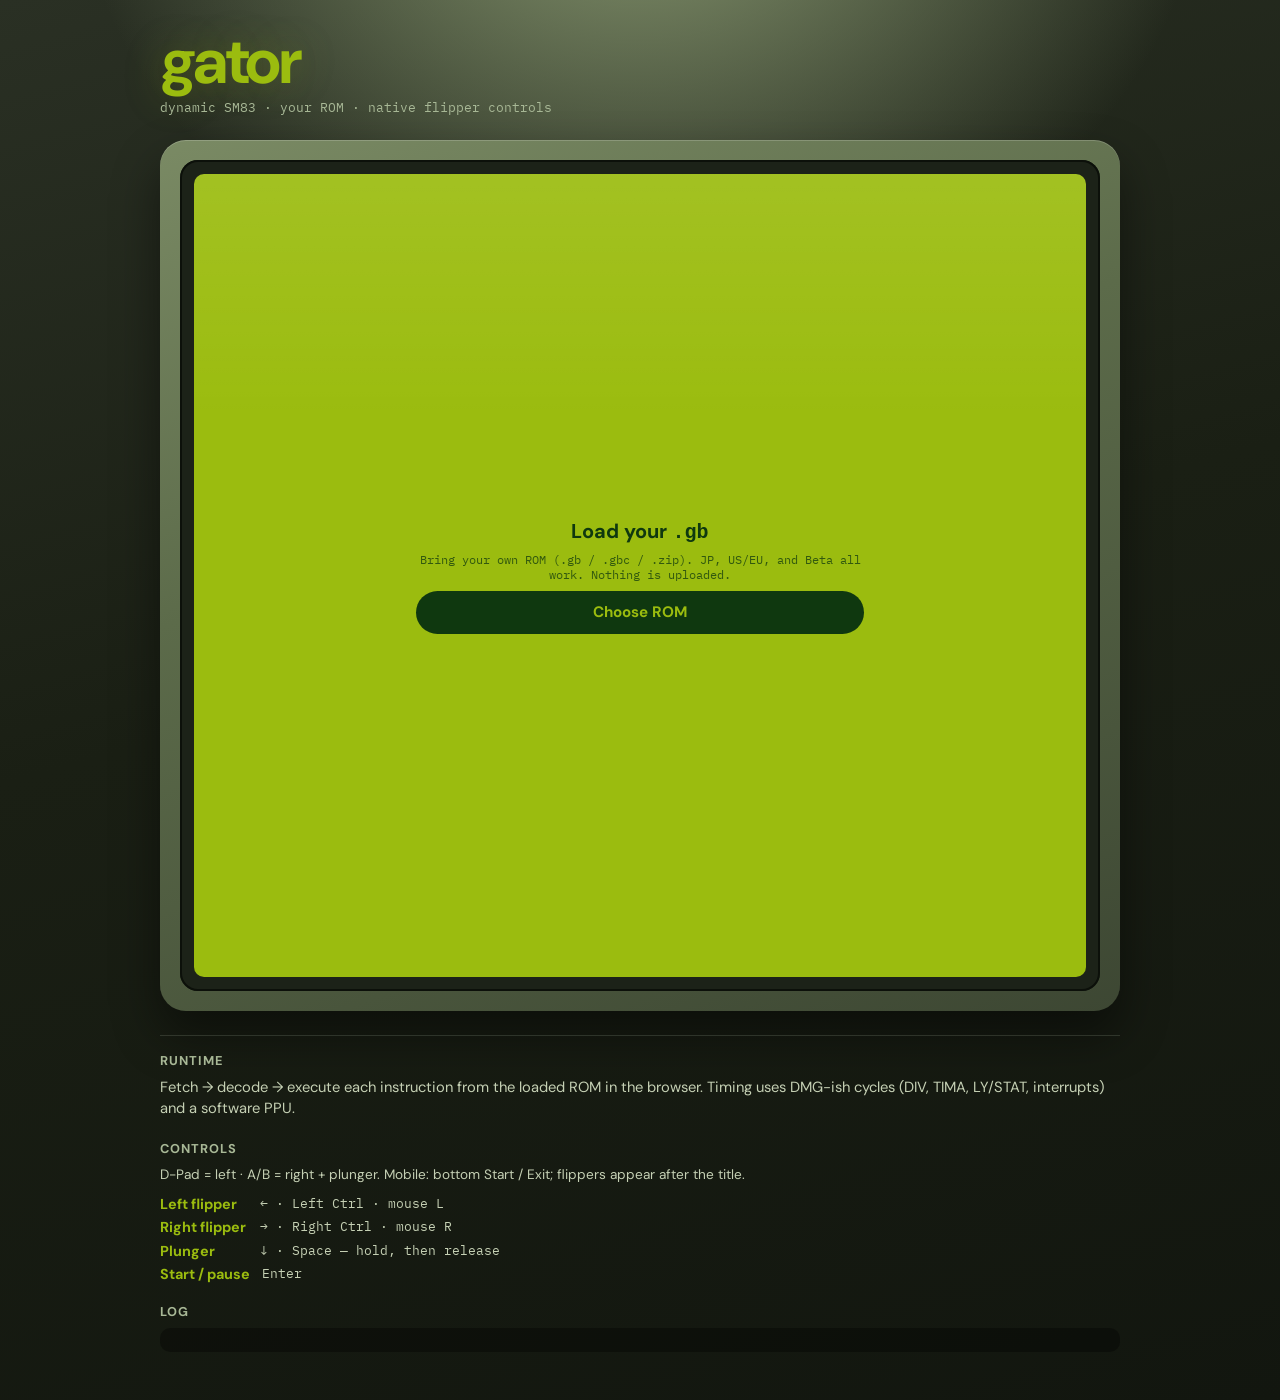
==== player/index.html @ a1d394c1 "Add visible mobile Start/Exit dock and context flipper controls. Replace the invisible fullscreen hi" ====
<!DOCTYPE html>
<html lang="en">
<head>
  <meta charset="utf-8" />
  <meta name="viewport" content="width=device-width, initial-scale=1, viewport-fit=cover, maximum-scale=1, user-scalable=no" />
  <meta name="apple-mobile-web-app-capable" content="yes" />
  <meta name="mobile-web-app-capable" content="yes" />
  <meta name="apple-mobile-web-app-status-bar-style" content="black-translucent" />
  <meta name="theme-color" content="#12160f" />
  <title>gator — native pinball runtime</title>
  <link rel="preconnect" href="https://fonts.googleapis.com" />
  <link rel="preconnect" href="https://fonts.gstatic.com" crossorigin />
  <link href="https://fonts.googleapis.com/css2?family=DM+Sans:opsz,wght@9..40,500;9..40,700&family=IBM+Plex+Mono:wght@400;600&display=swap" rel="stylesheet" />
  <link rel="stylesheet" href="styles.css" />
</head>
<body>
  <div class="shell">
    <header class="brand">
      <p class="brand-mark">gator</p>
      <p class="brand-sub">dynamic SM83 · your ROM · native flipper controls</p>
    </header>

    <main class="stage">
      <div id="boot" class="boot">
        <div class="lcd-bezel">
          <div class="lcd-glass">
            <p class="lcd-hint">Load your <code>.gb</code></p>
            <p class="lcd-or">Bring your own ROM (.gb / .gbc / .zip). JP, US/EU, and Beta all work. Nothing is uploaded.</p>
            <label class="file-btn">
              Choose ROM
              <input id="file" type="file" accept=".gb,.gbc,.zip,application/zip,application/octet-stream" />
            </label>
            <div id="quick" class="quick" hidden>
              <p class="quick-label">Local <code>roms/</code></p>
              <div id="quick-buttons" class="quick-buttons"></div>
            </div>
          </div>
        </div>
      </div>

      <div id="app" class="app" hidden>
        <div class="play-frame">
          <div class="lcd-bezel playing">
            <canvas id="screen" width="160" height="144" aria-label="Game screen"></canvas>
          </div>
          <!-- Mobile: visible bottom dock. Title = Start+Exit; table = flippers too. -->
          <nav id="touch-pad" class="touch-pad" aria-label="Touch controls" hidden>
            <div class="touch-play" data-group="play">
              <button type="button" class="pad-btn" data-side="left">Left</button>
              <button type="button" class="pad-btn pad-plunger" data-side="plunger">Hold · release</button>
              <button type="button" class="pad-btn" data-side="right">Right</button>
            </div>
            <div class="touch-meta">
              <button type="button" class="pad-btn pad-start" data-side="start">Start</button>
              <button type="button" class="pad-btn pad-exit" id="touch-eject">Exit</button>
            </div>
          </nav>
        </div>
        <div class="toolbar desk-only">
          <p id="status" class="rom-name"></p>
          <div class="toolbar-actions">
            <button type="button" id="mode-menu" class="ghost">Half speed</button>
            <button type="button" id="mode-play" class="ghost">Double speed</button>
            <button type="button" id="eject" class="eject">Eject</button>
          </div>
        </div>
      </div>
    </main>

    <aside class="panel desk-only">
      <section>
        <h2>Runtime</h2>
        <p class="body">
          Fetch → decode → execute each instruction from the loaded ROM in the browser.
          Timing uses DMG-ish cycles (DIV, TIMA, LY/STAT, interrupts) and a software PPU.
        </p>
      </section>
      <section>
        <h2>Controls</h2>
        <p class="body tight">D-Pad = left · A/B = right + plunger. Mobile: bottom Start / Exit; flippers appear after the title.</p>
        <dl>
          <div><dt>Left flipper</dt><dd>← · Left Ctrl · mouse L</dd></div>
          <div><dt>Right flipper</dt><dd>→ · Right Ctrl · mouse R</dd></div>
          <div><dt>Plunger</dt><dd>↓ · Space — hold, then release</dd></div>
          <div><dt>Start / pause</dt><dd>Enter</dd></div>
        </dl>
      </section>
      <section>
        <h2>Log</h2>
        <pre id="log" class="log"></pre>
      </section>
    </aside>
  </div>

  <script type="module" src="main.js"></script>
</body>
</html>
---- player/styles.css ----
:root {
  --shell: #5c6b4a;
  --shell-dark: #3d4733;
  --shell-light: #7a8a64;
  --lcd-bg: #9bbc0f;
  --lcd-pixel: #0f380f;
  --lcd-mid: #306230;
  --ink: #1a1f14;
  --cream: #d8e0c8;
  --warn: #b44a1a;
  --radius: 18px;
  --font-display: "DM Sans", system-ui, sans-serif;
  --font-mono: "IBM Plex Mono", ui-monospace, monospace;
}

*,
*::before,
*::after {
  box-sizing: border-box;
}

html,
body {
  margin: 0;
  min-height: 100%;
  overflow-x: hidden;
  overflow-y: auto; /* keep scrollbar when the shell is taller than the viewport */
}

body {
  font-family: var(--font-display);
  color: var(--cream);
  background:
    radial-gradient(ellipse 80% 60% at 50% -10%, #8a9a72 0%, transparent 55%),
    linear-gradient(165deg, #2a3024 0%, #1a1f14 45%, #12160f 100%);
  min-height: 100vh;
}

.shell {
  width: min(960px, calc(100% - 2rem));
  margin: 0 auto;
  padding: 2rem 0 3rem;
  display: grid;
  gap: 1.5rem;
}

.brand-mark {
  margin: 0;
  font-size: clamp(2.5rem, 8vw, 4rem);
  font-weight: 700;
  letter-spacing: -0.04em;
  line-height: 0.95;
  color: var(--lcd-bg);
  text-shadow: 0 0 40px rgba(155, 188, 15, 0.25);
}

.brand-sub {
  margin: 0.4rem 0 0;
  font-family: var(--font-mono);
  font-size: 0.8rem;
  color: #a8b896;
}

.stage {
  background: linear-gradient(160deg, var(--shell-light), var(--shell) 40%, var(--shell-dark));
  border-radius: calc(var(--radius) + 8px);
  padding: 1.25rem;
  box-shadow:
    inset 0 1px 0 rgba(255, 255, 255, 0.18),
    0 24px 48px rgba(0, 0, 0, 0.45);
}

.lcd-bezel {
  background: #1c2218;
  border-radius: var(--radius);
  padding: 0.85rem;
  box-shadow: inset 0 0 0 2px #0c100a;
}

.lcd-glass {
  aspect-ratio: 10 / 9;
  background:
    linear-gradient(180deg, rgba(255, 255, 255, 0.08), transparent 30%),
    var(--lcd-bg);
  color: var(--lcd-pixel);
  border-radius: 10px;
  display: grid;
  place-content: center;
  gap: 0.55rem;
  text-align: center;
  padding: 1.5rem;
}

.lcd-hint {
  margin: 0;
  font-size: 1.25rem;
  font-weight: 700;
}

.lcd-or {
  margin: 0;
  font-family: var(--font-mono);
  font-size: 0.72rem;
  opacity: 0.75;
  max-width: 28rem;
  justify-self: center;
}

.file-btn {
  display: inline-block;
  cursor: pointer;
  background: var(--lcd-pixel);
  color: var(--lcd-bg);
  font-weight: 700;
  font-size: 0.95rem;
  padding: 0.7rem 1.25rem;
  border-radius: 999px;
}

.file-btn input {
  position: absolute;
  width: 1px;
  height: 1px;
  overflow: hidden;
  clip: rect(0 0 0 0);
}

.quick {
  margin-top: 0.75rem;
}

.quick-label {
  margin: 0 0 0.5rem;
  font-family: var(--font-mono);
  font-size: 0.7rem;
}

.quick-buttons {
  display: flex;
  flex-wrap: wrap;
  gap: 0.4rem;
  justify-content: center;
}

.quick-buttons button {
  font-family: var(--font-mono);
  font-size: 0.72rem;
  font-weight: 600;
  padding: 0.45rem 0.7rem;
  border-radius: 8px;
  border: 1px solid var(--lcd-mid);
  background: rgba(15, 56, 15, 0.12);
  color: var(--lcd-pixel);
  cursor: pointer;
}

.playing {
  padding: 0.5rem;
}

#screen {
  display: block;
  width: 100%;
  height: auto;
  image-rendering: pixelated;
  image-rendering: crisp-edges;
  background: #0f380f;
  border-radius: 8px;
  touch-action: none;
  user-select: none;
}

.play-frame {
  position: relative;
}

.touch-pad {
  display: none;
}

.panel .body.tight {
  margin-bottom: 0.65rem;
  font-size: 0.85rem;
}

.toolbar {
  display: flex;
  align-items: center;
  justify-content: space-between;
  gap: 1rem;
  margin-top: 0.85rem;
  flex-wrap: wrap;
}

.rom-name {
  margin: 0;
  font-family: var(--font-mono);
  font-size: 0.75rem;
  color: #eef5e0;
}

.toolbar-actions {
  display: flex;
  gap: 0.4rem;
}

.ghost,
.eject {
  font-family: var(--font-display);
  font-weight: 700;
  font-size: 0.8rem;
  padding: 0.5rem 0.85rem;
  border-radius: 999px;
  border: none;
  cursor: pointer;
}

.ghost {
  background: rgba(26, 31, 20, 0.45);
  color: var(--cream);
}

.eject {
  background: var(--ink);
  color: var(--cream);
}

.eject:hover {
  background: var(--warn);
  color: #fff;
}

.panel {
  display: grid;
  gap: 1.25rem;
  border-top: 1px solid rgba(216, 224, 200, 0.15);
  padding-top: 1rem;
}

.panel h2 {
  margin: 0 0 0.5rem;
  font-size: 0.8rem;
  letter-spacing: 0.08em;
  text-transform: uppercase;
  color: #a8b896;
}

.panel .body {
  margin: 0;
  font-size: 0.92rem;
  line-height: 1.45;
  color: #c5d0b4;
}

.panel dl {
  margin: 0;
  display: grid;
  gap: 0.35rem;
}

.panel dl > div {
  display: flex;
  gap: 0.75rem;
  font-size: 0.9rem;
}

.panel dt {
  font-weight: 700;
  color: var(--lcd-bg);
  min-width: 5.5rem;
}

.panel dd {
  margin: 0;
  font-family: var(--font-mono);
  font-size: 0.8rem;
  color: #c5d0b4;
}

.log {
  margin: 0;
  max-height: 10rem;
  overflow: auto;
  padding: 0.75rem;
  border-radius: 10px;
  background: rgba(0, 0, 0, 0.35);
  font-family: var(--font-mono);
  font-size: 0.7rem;
  line-height: 1.4;
  color: #b8c6a4;
  white-space: pre-wrap;
}

@media (max-width: 640px) {
  .shell {
    width: calc(100% - 1.25rem);
    padding-top: 1.25rem;
  }
}

/* —— Mobile / touch play: screen on top, visible controls in unused bottom —— */
/* Desktop: keep page scroll + scrollbar. ↓/Space are blocked in JS only. */
body.is-playing:not(.touch-ui) {
  overflow-x: hidden;
  overflow-y: auto;
  overscroll-behavior-y: auto;
  height: auto;
  max-height: none;
}

body.is-playing.touch-ui {
  overflow: hidden;
  overscroll-behavior: none;
  background: #0c100a;
  min-height: 100dvh;
  height: 100dvh;
  -webkit-user-select: none;
  user-select: none;
}

body.is-playing.touch-ui .shell {
  width: 100%;
  max-width: none;
  margin: 0;
  padding: 0;
  height: 100%;
  gap: 0;
}

body.is-playing.touch-ui .brand,
body.is-playing.touch-ui .desk-only,
body.is-playing.touch-ui .boot {
  display: none !important;
}

body.is-playing.touch-ui .stage {
  background: #0c100a;
  border-radius: 0;
  box-shadow: none;
  padding: 0;
  height: 100%;
  display: flex;
}

body.is-playing.touch-ui .app {
  width: 100%;
  height: 100%;
  display: flex;
  flex-direction: column;
}

body.is-playing.touch-ui .play-frame {
  width: 100%;
  height: 100%;
  display: flex;
  flex-direction: column;
  min-height: 0;
}

body.is-playing.touch-ui .lcd-bezel.playing {
  background: #000;
  border-radius: 0;
  padding: 0;
  box-shadow: none;
  flex: 1 1 auto;
  min-height: 0;
  display: flex;
  align-items: center;
  justify-content: center;
  width: 100%;
  max-height: none;
}

body.is-playing.touch-ui #screen {
  width: min(100vw, calc((100dvh - 9.5rem) * 160 / 144));
  max-width: 100%;
  height: auto;
  max-height: calc(100dvh - 9.5rem - env(safe-area-inset-top, 0px));
  border-radius: 0;
}

body.is-playing.touch-ui .touch-pad {
  display: flex;
  flex-direction: column;
  gap: 0.55rem;
  flex: 0 0 auto;
  z-index: 30;
  padding: 0.65rem 0.85rem calc(0.85rem + env(safe-area-inset-bottom, 0px));
  background: linear-gradient(180deg, #1a2214 0%, #12160f 100%);
  border-top: 1px solid rgba(155, 188, 15, 0.22);
  touch-action: manipulation;
}

body.is-playing.touch-ui .touch-play,
body.is-playing.touch-ui .touch-meta {
  display: grid;
  gap: 0.5rem;
}

body.is-playing.touch-ui .touch-play {
  grid-template-columns: 1fr 1.35fr 1fr;
}

body.is-playing.touch-ui .touch-meta {
  grid-template-columns: 1.6fr 1fr;
}

/* Title / attract: only Start + Exit */
body.is-playing.touch-ui.touch-title .touch-play {
  display: none;
}

body.is-playing.touch-ui.touch-title .touch-meta {
  grid-template-columns: 1.8fr 1fr;
}

body.is-playing.touch-ui.touch-title .pad-start {
  min-height: 3.4rem;
  font-size: 1.15rem;
}

.pad-btn {
  appearance: none;
  border: none;
  margin: 0;
  font-family: var(--font-display);
  font-weight: 700;
  font-size: 0.95rem;
  letter-spacing: 0.02em;
  color: #eef5e0;
  background: #2a3420;
  border-radius: 14px;
  min-height: 3rem;
  padding: 0.65rem 0.5rem;
  box-shadow: inset 0 1px 0 rgba(255, 255, 255, 0.08);
  -webkit-tap-highlight-color: transparent;
  touch-action: manipulation;
  user-select: none;
}

.pad-btn:active,
.pad-btn.is-down {
  background: var(--lcd-mid);
  color: var(--lcd-bg);
  transform: scale(0.98);
}

.pad-plunger {
  background: #24301c;
  font-size: 0.82rem;
}

.pad-start {
  background: #3a4a28;
  color: var(--lcd-bg);
}

.pad-exit {
  background: #2a1c18;
  color: #e8b4a0;
  font-size: 0.88rem;
}

.pad-exit:active,
.pad-exit.is-down {
  background: var(--warn);
  color: #fff;
}
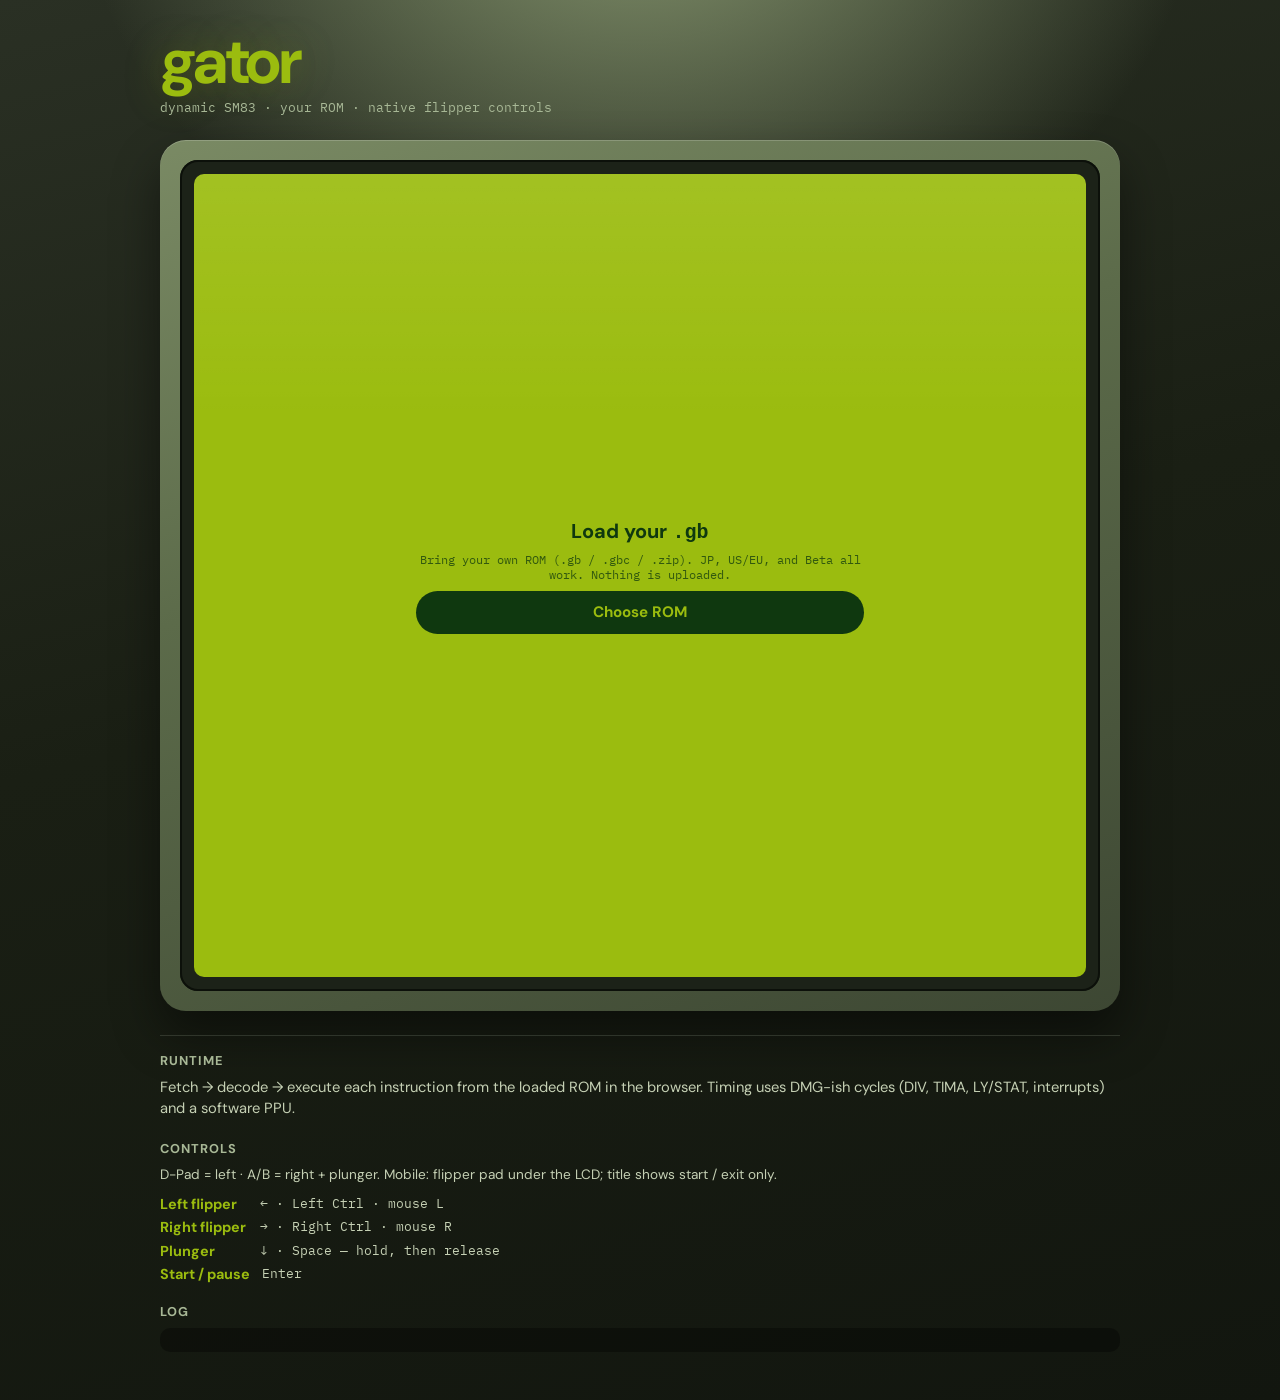
==== commit 08f17e46: "Redesign mobile controls as a gamepad under the LCD. Dock the pad below the screen with a CSS grid (" ====
--- a/player/index.html
+++ b/player/index.html
@@ -43,18 +43,26 @@
           <div class="lcd-bezel playing">
             <canvas id="screen" width="160" height="144" aria-label="Game screen"></canvas>
           </div>
-          <!-- Mobile: visible bottom dock. Title = Start+Exit; table = flippers too. -->
-          <nav id="touch-pad" class="touch-pad" aria-label="Touch controls" hidden>
-            <div class="touch-play" data-group="play">
-              <button type="button" class="pad-btn" data-side="left">Left</button>
-              <button type="button" class="pad-btn pad-plunger" data-side="plunger">Hold · release</button>
-              <button type="button" class="pad-btn" data-side="right">Right</button>
+          <div id="touch-pad" class="touch-pad" aria-label="Game controls" hidden>
+            <div class="pad-face" data-group="play">
+              <button type="button" class="face-btn face-l" data-side="left" aria-label="Left flipper">
+                <span class="face-glyph">◀</span>
+                <span class="face-caption">L flipper</span>
+              </button>
+              <button type="button" class="face-btn face-plunger" data-side="plunger" aria-label="Plunger">
+                <span class="face-glyph">▲</span>
+                <span class="face-caption">plunger</span>
+              </button>
+              <button type="button" class="face-btn face-r" data-side="right" aria-label="Right flipper">
+                <span class="face-glyph">▶</span>
+                <span class="face-caption">R flipper</span>
+              </button>
             </div>
-            <div class="touch-meta">
-              <button type="button" class="pad-btn pad-start" data-side="start">Start</button>
-              <button type="button" class="pad-btn pad-exit" id="touch-eject">Exit</button>
+            <div class="pad-sys">
+              <button type="button" class="sys-btn sys-start" data-side="start">start</button>
+              <button type="button" class="sys-btn sys-exit" id="touch-eject" data-action="eject">exit</button>
             </div>
-          </nav>
+          </div>
         </div>
         <div class="toolbar desk-only">
           <p id="status" class="rom-name"></p>
@@ -77,7 +85,7 @@
       </section>
       <section>
         <h2>Controls</h2>
-        <p class="body tight">D-Pad = left · A/B = right + plunger. Mobile: bottom Start / Exit; flippers appear after the title.</p>
+        <p class="body tight">D-Pad = left · A/B = right + plunger. Mobile: flipper pad under the LCD; title shows start / exit only.</p>
         <dl>
           <div><dt>Left flipper</dt><dd>← · Left Ctrl · mouse L</dd></div>
           <div><dt>Right flipper</dt><dd>→ · Right Ctrl · mouse R</dd></div>
--- a/player/styles.css
+++ b/player/styles.css
@@ -298,8 +298,7 @@
   }
 }
 
-/* —— Mobile / touch play: screen on top, visible controls in unused bottom —— */
-/* Desktop: keep page scroll + scrollbar. ↓/Space are blocked in JS only. */
+/* —— Mobile: LCD on top, physical-style pad docked under it —— */
 body.is-playing:not(.touch-ui) {
   overflow-x: hidden;
   overflow-y: auto;
@@ -311,7 +310,7 @@
 body.is-playing.touch-ui {
   overflow: hidden;
   overscroll-behavior: none;
-  background: #0c100a;
+  background: #1a1f14;
   min-height: 100dvh;
   height: 100dvh;
   -webkit-user-select: none;
@@ -334,135 +333,198 @@
 }
 
 body.is-playing.touch-ui .stage {
-  background: #0c100a;
+  background: #1a1f14;
   border-radius: 0;
   box-shadow: none;
   padding: 0;
   height: 100%;
-  display: flex;
+  display: block;
 }
 
 body.is-playing.touch-ui .app {
   width: 100%;
   height: 100%;
-  display: flex;
-  flex-direction: column;
+  display: block;
 }
 
 body.is-playing.touch-ui .play-frame {
   width: 100%;
   height: 100%;
+  display: grid;
+  grid-template-rows: minmax(0, 1fr) auto;
+  grid-template-areas:
+    "lcd"
+    "pad";
+  min-height: 0;
+  padding-top: env(safe-area-inset-top, 0px);
+  box-sizing: border-box;
+}
+
+body.is-playing.touch-ui .lcd-bezel.playing {
+  grid-area: lcd;
+  background: #0a0e08;
+  border-radius: 0;
+  padding: 0.5rem 0.5rem 0;
+  box-shadow: none;
+  width: 100%;
+  max-height: none;
+  min-height: 0;
+  display: flex;
+  align-items: flex-end;
+  justify-content: center;
+}
+
+body.is-playing.touch-ui #screen {
+  width: min(100%, calc((100dvh - 11.5rem) * 160 / 144));
+  max-width: 100%;
+  height: auto;
+  max-height: 100%;
+  border-radius: 6px;
+  box-shadow: 0 0 0 3px #0c100a, 0 8px 24px rgba(0, 0, 0, 0.45);
+}
+
+body.is-playing.touch-ui .touch-pad {
+  grid-area: pad;
   display: flex;
   flex-direction: column;
-  min-height: 0;
-}
-
-body.is-playing.touch-ui .lcd-bezel.playing {
-  background: #000;
-  border-radius: 0;
-  padding: 0;
-  box-shadow: none;
-  flex: 1 1 auto;
-  min-height: 0;
-  display: flex;
+  align-items: stretch;
+  gap: 0.75rem;
+  z-index: 5;
+  margin: 0;
+  padding: 0.85rem 1rem calc(1rem + env(safe-area-inset-bottom, 0px));
+  background:
+    radial-gradient(ellipse 80% 60% at 50% 0%, #3a4530 0%, transparent 55%),
+    linear-gradient(180deg, #2a3222 0%, #1a1f14 100%);
+  border-top: 2px solid #4a5840;
+  touch-action: manipulation;
+}
+
+body.is-playing.touch-ui .pad-face {
+  display: grid;
+  grid-template-columns: 1fr 1fr 1fr;
+  gap: 0.65rem;
+  align-items: end;
+}
+
+body.is-playing.touch-ui .pad-sys {
+  display: flex;
+  justify-content: center;
+  align-items: center;
+  gap: 1.25rem;
+}
+
+/* Title: hide flippers/plunger — only start (+ exit) */
+body.is-playing.touch-ui.touch-title .pad-face {
+  display: none;
+}
+
+body.is-playing.touch-ui.touch-title .sys-start {
+  min-width: 9rem;
+  min-height: 2.75rem;
+  font-size: 0.95rem;
+  letter-spacing: 0.22em;
+}
+
+.face-btn {
+  appearance: none;
+  border: none;
+  margin: 0;
+  display: flex;
+  flex-direction: column;
   align-items: center;
   justify-content: center;
+  gap: 0.2rem;
+  min-height: 4.6rem;
+  border-radius: 50%;
+  aspect-ratio: 1;
   width: 100%;
-  max-height: none;
-}
-
-body.is-playing.touch-ui #screen {
-  width: min(100vw, calc((100dvh - 9.5rem) * 160 / 144));
-  max-width: 100%;
-  height: auto;
-  max-height: calc(100dvh - 9.5rem - env(safe-area-inset-top, 0px));
-  border-radius: 0;
-}
-
-body.is-playing.touch-ui .touch-pad {
-  display: flex;
-  flex-direction: column;
-  gap: 0.55rem;
-  flex: 0 0 auto;
-  z-index: 30;
-  padding: 0.65rem 0.85rem calc(0.85rem + env(safe-area-inset-bottom, 0px));
-  background: linear-gradient(180deg, #1a2214 0%, #12160f 100%);
-  border-top: 1px solid rgba(155, 188, 15, 0.22);
-  touch-action: manipulation;
-}
-
-body.is-playing.touch-ui .touch-play,
-body.is-playing.touch-ui .touch-meta {
-  display: grid;
-  gap: 0.5rem;
-}
-
-body.is-playing.touch-ui .touch-play {
-  grid-template-columns: 1fr 1.35fr 1fr;
-}
-
-body.is-playing.touch-ui .touch-meta {
-  grid-template-columns: 1.6fr 1fr;
-}
-
-/* Title / attract: only Start + Exit */
-body.is-playing.touch-ui.touch-title .touch-play {
-  display: none;
-}
-
-body.is-playing.touch-ui.touch-title .touch-meta {
-  grid-template-columns: 1.8fr 1fr;
-}
-
-body.is-playing.touch-ui.touch-title .pad-start {
-  min-height: 3.4rem;
-  font-size: 1.15rem;
-}
-
-.pad-btn {
-  appearance: none;
-  border: none;
-  margin: 0;
-  font-family: var(--font-display);
-  font-weight: 700;
-  font-size: 0.95rem;
-  letter-spacing: 0.02em;
-  color: #eef5e0;
-  background: #2a3420;
-  border-radius: 14px;
-  min-height: 3rem;
-  padding: 0.65rem 0.5rem;
-  box-shadow: inset 0 1px 0 rgba(255, 255, 255, 0.08);
+  max-width: 6.2rem;
+  justify-self: center;
+  font-family: var(--font-mono);
+  color: #d8e0c8;
+  background:
+    radial-gradient(circle at 35% 30%, #4a5840 0%, #2a3424 55%, #1c2418 100%);
+  box-shadow:
+    inset 0 2px 0 rgba(255, 255, 255, 0.12),
+    inset 0 -3px 6px rgba(0, 0, 0, 0.45),
+    0 4px 0 #0c100a;
   -webkit-tap-highlight-color: transparent;
   touch-action: manipulation;
   user-select: none;
 }
 
-.pad-btn:active,
-.pad-btn.is-down {
-  background: var(--lcd-mid);
+.face-l,
+.face-r {
+  max-width: 5.4rem;
+  min-height: 5.4rem;
+}
+
+.face-plunger {
+  max-width: 4.6rem;
+  min-height: 5.8rem;
+  border-radius: 1.1rem;
+  background:
+    radial-gradient(circle at 50% 20%, #5a6a48 0%, #2f3a28 60%, #1a2214 100%);
+}
+
+.face-glyph {
+  font-size: 1.35rem;
+  line-height: 1;
   color: var(--lcd-bg);
-  transform: scale(0.98);
-}
-
-.pad-plunger {
-  background: #24301c;
-  font-size: 0.82rem;
-}
-
-.pad-start {
-  background: #3a4a28;
+  text-shadow: 0 1px 0 rgba(0, 0, 0, 0.5);
+}
+
+.face-caption {
+  font-size: 0.58rem;
+  letter-spacing: 0.06em;
+  text-transform: uppercase;
+  opacity: 0.75;
+}
+
+.face-btn:active,
+.face-btn.is-down {
+  transform: translateY(3px);
+  box-shadow:
+    inset 0 2px 8px rgba(0, 0, 0, 0.55),
+    0 1px 0 #0c100a;
   color: var(--lcd-bg);
 }
 
-.pad-exit {
-  background: #2a1c18;
-  color: #e8b4a0;
-  font-size: 0.88rem;
-}
-
-.pad-exit:active,
-.pad-exit.is-down {
-  background: var(--warn);
-  color: #fff;
-}
+.sys-btn {
+  appearance: none;
+  border: none;
+  margin: 0;
+  font-family: var(--font-mono);
+  font-size: 0.68rem;
+  font-weight: 600;
+  letter-spacing: 0.18em;
+  text-transform: lowercase;
+  color: #c5d0b4;
+  background: #12160f;
+  border-radius: 999px;
+  min-height: 1.85rem;
+  min-width: 4.5rem;
+  padding: 0.35rem 0.9rem;
+  box-shadow:
+    inset 0 1px 0 rgba(255, 255, 255, 0.06),
+    0 2px 0 #0a0e08;
+  -webkit-tap-highlight-color: transparent;
+  touch-action: manipulation;
+}
+
+.sys-start {
+  color: var(--lcd-bg);
+}
+
+.sys-exit {
+  color: #a89080;
+  letter-spacing: 0.14em;
+  min-width: 3.5rem;
+  opacity: 0.85;
+}
+
+.sys-btn:active,
+.sys-btn.is-down {
+  transform: translateY(2px);
+  box-shadow: inset 0 2px 4px rgba(0, 0, 0, 0.5);
+}
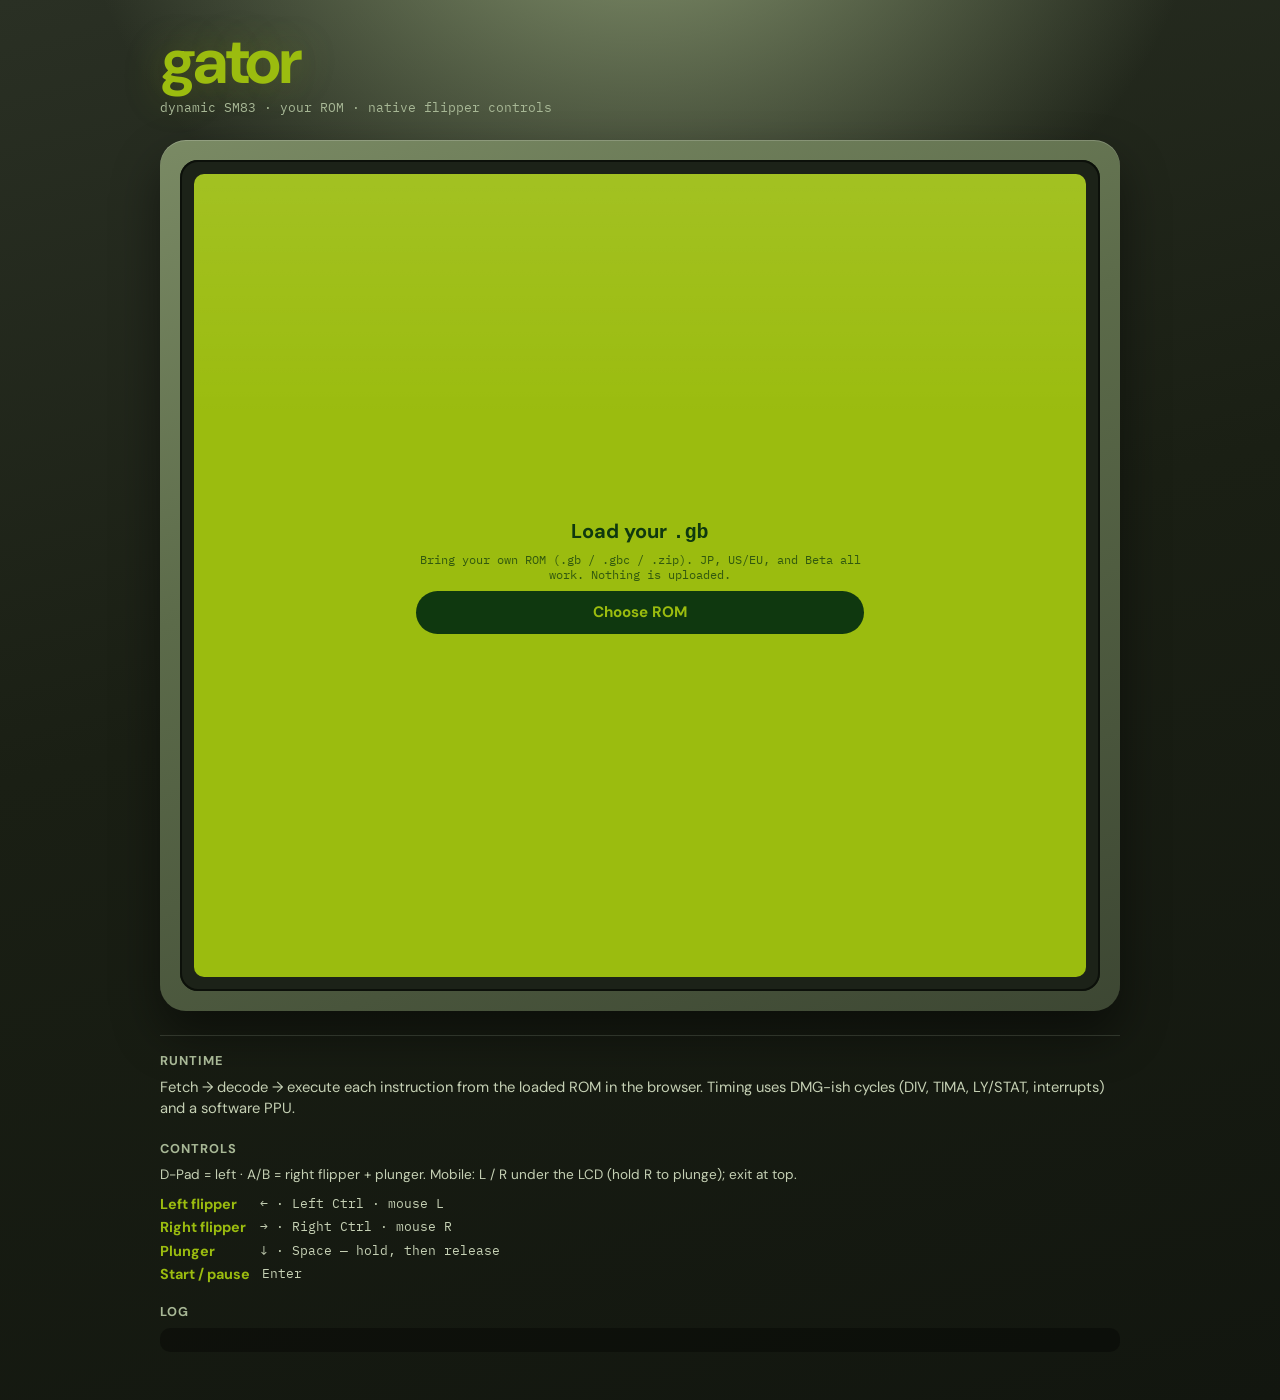
==== commit a468a957: "Stabilize mobile pad layout: exit on top, drop redundant plunger. Keep a fixed grid (exit / LCD / pa" ====
--- a/player/index.html
+++ b/player/index.html
@@ -40,6 +40,9 @@
 
       <div id="app" class="app" hidden>
         <div class="play-frame">
+          <div class="touch-top">
+            <button type="button" class="sys-btn sys-exit" id="touch-eject" data-action="eject">exit</button>
+          </div>
           <div class="lcd-bezel playing">
             <canvas id="screen" width="160" height="144" aria-label="Game screen"></canvas>
           </div>
@@ -49,18 +52,13 @@
                 <span class="face-glyph">◀</span>
                 <span class="face-caption">L flipper</span>
               </button>
-              <button type="button" class="face-btn face-plunger" data-side="plunger" aria-label="Plunger">
-                <span class="face-glyph">▲</span>
-                <span class="face-caption">plunger</span>
-              </button>
-              <button type="button" class="face-btn face-r" data-side="right" aria-label="Right flipper">
+              <button type="button" class="face-btn face-r" data-side="right" aria-label="Right flipper and plunger">
                 <span class="face-glyph">▶</span>
-                <span class="face-caption">R flipper</span>
+                <span class="face-caption">R · hold</span>
               </button>
             </div>
             <div class="pad-sys">
               <button type="button" class="sys-btn sys-start" data-side="start">start</button>
-              <button type="button" class="sys-btn sys-exit" id="touch-eject" data-action="eject">exit</button>
             </div>
           </div>
         </div>
@@ -85,7 +83,7 @@
       </section>
       <section>
         <h2>Controls</h2>
-        <p class="body tight">D-Pad = left · A/B = right + plunger. Mobile: flipper pad under the LCD; title shows start / exit only.</p>
+        <p class="body tight">D-Pad = left · A/B = right flipper + plunger. Mobile: L / R under the LCD (hold R to plunge); exit at top.</p>
         <dl>
           <div><dt>Left flipper</dt><dd>← · Left Ctrl · mouse L</dd></div>
           <div><dt>Right flipper</dt><dd>→ · Right Ctrl · mouse R</dd></div>
--- a/player/styles.css
+++ b/player/styles.css
@@ -174,7 +174,8 @@
   position: relative;
 }
 
-.touch-pad {
+.touch-pad,
+.touch-top {
   display: none;
 }
 
@@ -298,7 +299,7 @@
   }
 }
 
-/* —— Mobile: LCD on top, physical-style pad docked under it —— */
+/* —— Mobile: exit top · LCD · fixed-height gamepad (same title → play) —— */
 body.is-playing:not(.touch-ui) {
   overflow-x: hidden;
   overflow-y: auto;
@@ -351,34 +352,51 @@
   width: 100%;
   height: 100%;
   display: grid;
-  grid-template-rows: minmax(0, 1fr) auto;
+  /* Fixed chrome heights so title ↔ play does not reflow the LCD */
+  grid-template-rows:
+    calc(2.5rem + env(safe-area-inset-top, 0px))
+    minmax(0, 1fr)
+    9.75rem;
   grid-template-areas:
+    "top"
     "lcd"
     "pad";
   min-height: 0;
-  padding-top: env(safe-area-inset-top, 0px);
   box-sizing: border-box;
+  padding-bottom: env(safe-area-inset-bottom, 0px);
+}
+
+body.is-playing.touch-ui .touch-top {
+  grid-area: top;
+  display: flex;
+  align-items: center;
+  justify-content: flex-end;
+  padding: env(safe-area-inset-top, 0px) 0.85rem 0;
+  box-sizing: border-box;
+  background: #1a1f14;
+  z-index: 6;
 }
 
 body.is-playing.touch-ui .lcd-bezel.playing {
   grid-area: lcd;
   background: #0a0e08;
   border-radius: 0;
-  padding: 0.5rem 0.5rem 0;
+  padding: 0.35rem 0.5rem 0;
   box-shadow: none;
   width: 100%;
   max-height: none;
   min-height: 0;
   display: flex;
-  align-items: flex-end;
+  align-items: center;
   justify-content: center;
 }
 
 body.is-playing.touch-ui #screen {
-  width: min(100%, calc((100dvh - 11.5rem) * 160 / 144));
+  width: min(100%, calc(100% - 0.5rem));
   max-width: 100%;
   height: auto;
   max-height: 100%;
+  object-fit: contain;
   border-radius: 6px;
   box-shadow: 0 0 0 3px #0c100a, 0 8px 24px rgba(0, 0, 0, 0.45);
 }
@@ -388,10 +406,13 @@
   display: flex;
   flex-direction: column;
   align-items: stretch;
-  gap: 0.75rem;
+  justify-content: space-between;
+  gap: 0.55rem;
   z-index: 5;
   margin: 0;
-  padding: 0.85rem 1rem calc(1rem + env(safe-area-inset-bottom, 0px));
+  height: 100%;
+  box-sizing: border-box;
+  padding: 0.65rem 1rem 0.75rem;
   background:
     radial-gradient(ellipse 80% 60% at 50% 0%, #3a4530 0%, transparent 55%),
     linear-gradient(180deg, #2a3222 0%, #1a1f14 100%);
@@ -401,27 +422,30 @@
 
 body.is-playing.touch-ui .pad-face {
   display: grid;
-  grid-template-columns: 1fr 1fr 1fr;
-  gap: 0.65rem;
+  grid-template-columns: 1fr 1fr;
+  gap: 1.25rem;
   align-items: end;
+  justify-items: center;
+  min-height: 5.6rem;
 }
 
 body.is-playing.touch-ui .pad-sys {
   display: flex;
   justify-content: center;
   align-items: center;
-  gap: 1.25rem;
-}
-
-/* Title: hide flippers/plunger — only start (+ exit) */
+  min-height: 2rem;
+}
+
+/* Title: keep flipper row space so layout size matches play */
 body.is-playing.touch-ui.touch-title .pad-face {
-  display: none;
+  visibility: hidden;
+  pointer-events: none;
 }
 
 body.is-playing.touch-ui.touch-title .sys-start {
   min-width: 9rem;
-  min-height: 2.75rem;
-  font-size: 0.95rem;
+  min-height: 2.5rem;
+  font-size: 0.9rem;
   letter-spacing: 0.22em;
 }
 
@@ -434,12 +458,9 @@
   align-items: center;
   justify-content: center;
   gap: 0.2rem;
-  min-height: 4.6rem;
+  width: 5.4rem;
+  height: 5.4rem;
   border-radius: 50%;
-  aspect-ratio: 1;
-  width: 100%;
-  max-width: 6.2rem;
-  justify-self: center;
   font-family: var(--font-mono);
   color: #d8e0c8;
   background:
@@ -451,20 +472,6 @@
   -webkit-tap-highlight-color: transparent;
   touch-action: manipulation;
   user-select: none;
-}
-
-.face-l,
-.face-r {
-  max-width: 5.4rem;
-  min-height: 5.4rem;
-}
-
-.face-plunger {
-  max-width: 4.6rem;
-  min-height: 5.8rem;
-  border-radius: 1.1rem;
-  background:
-    radial-gradient(circle at 50% 20%, #5a6a48 0%, #2f3a28 60%, #1a2214 100%);
 }
 
 .face-glyph {
@@ -520,7 +527,7 @@
   color: #a89080;
   letter-spacing: 0.14em;
   min-width: 3.5rem;
-  opacity: 0.85;
+  opacity: 0.9;
 }
 
 .sys-btn:active,
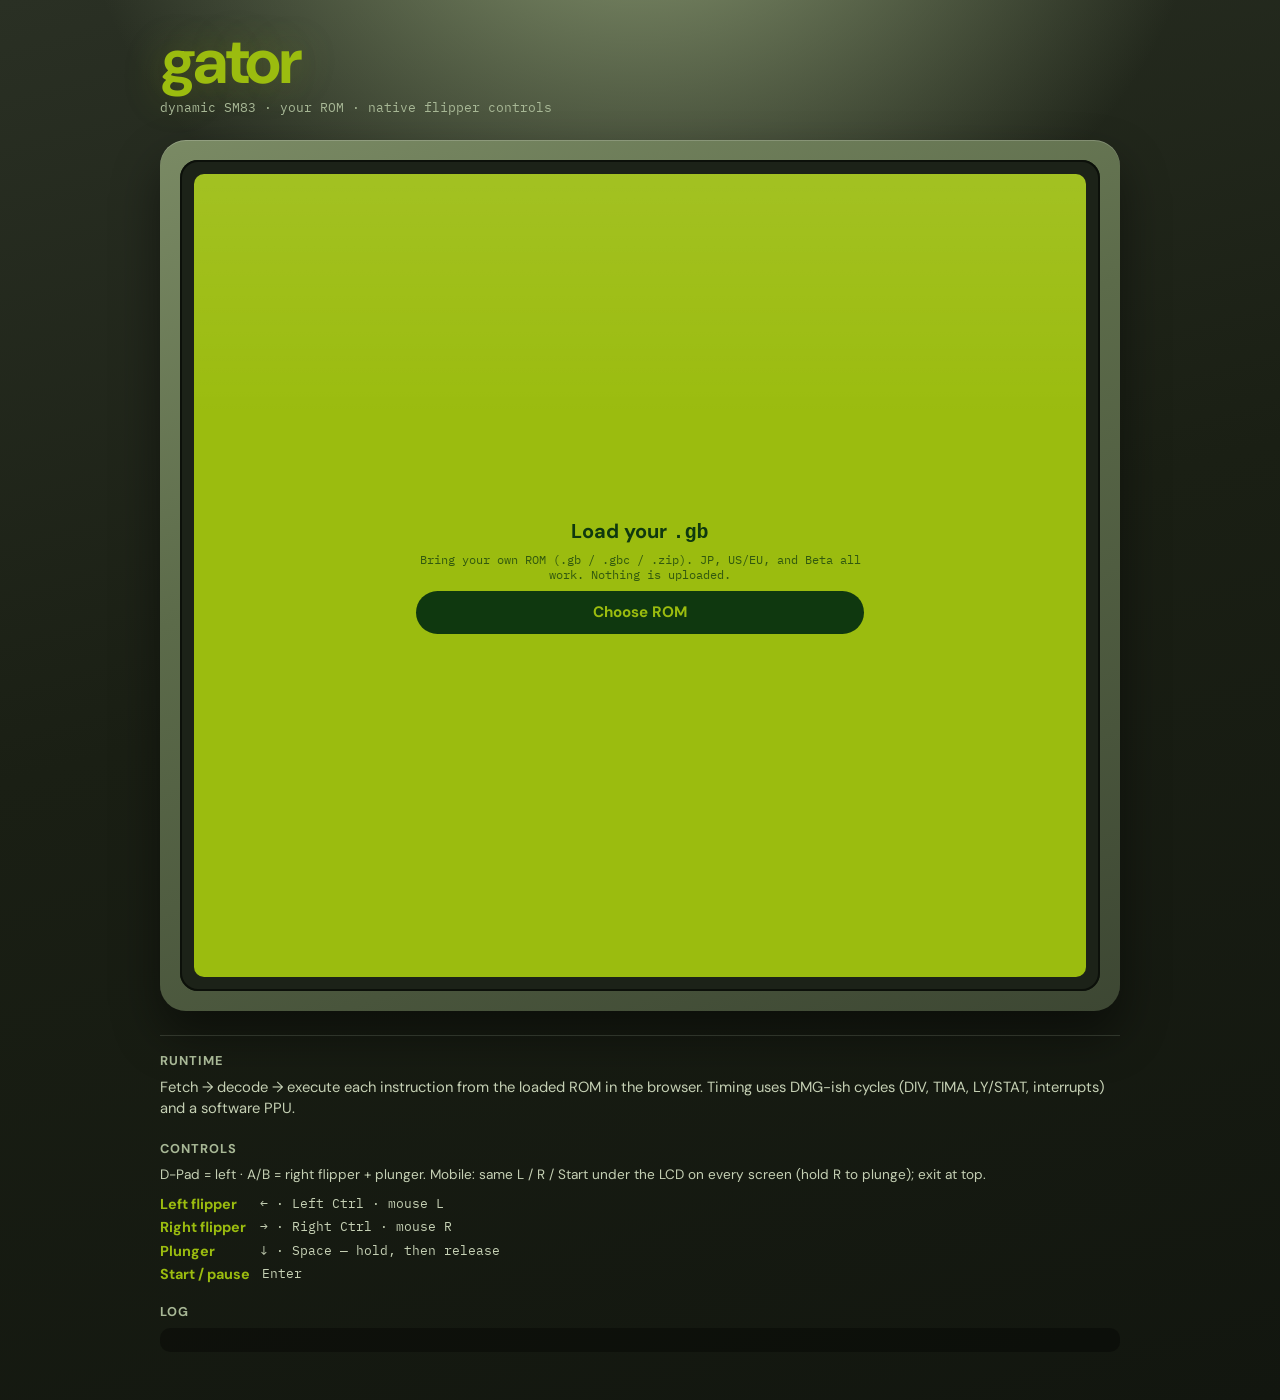
==== commit d25f1802: "Scale the LCD to fill the bezel and keep L/R/Start on every screen. Canvas was stuck at native 160x1" ====
--- a/player/index.html
+++ b/player/index.html
@@ -40,7 +40,7 @@
 
       <div id="app" class="app" hidden>
         <div class="play-frame">
-          <div class="touch-top">
+          <div class="touch-top" id="touch-top" hidden>
             <button type="button" class="sys-btn sys-exit" id="touch-eject" data-action="eject">exit</button>
           </div>
           <div class="lcd-bezel playing">
@@ -48,11 +48,11 @@
           </div>
           <div id="touch-pad" class="touch-pad" aria-label="Game controls" hidden>
             <div class="pad-face" data-group="play">
-              <button type="button" class="face-btn face-l" data-side="left" aria-label="Left flipper">
+              <button type="button" class="face-btn face-l" data-side="left" aria-label="Left">
                 <span class="face-glyph">◀</span>
-                <span class="face-caption">L flipper</span>
+                <span class="face-caption">L</span>
               </button>
-              <button type="button" class="face-btn face-r" data-side="right" aria-label="Right flipper and plunger">
+              <button type="button" class="face-btn face-r" data-side="right" aria-label="Right">
                 <span class="face-glyph">▶</span>
                 <span class="face-caption">R · hold</span>
               </button>
@@ -83,7 +83,7 @@
       </section>
       <section>
         <h2>Controls</h2>
-        <p class="body tight">D-Pad = left · A/B = right flipper + plunger. Mobile: L / R under the LCD (hold R to plunge); exit at top.</p>
+        <p class="body tight">D-Pad = left · A/B = right flipper + plunger. Mobile: same L / R / Start under the LCD on every screen (hold R to plunge); exit at top.</p>
         <dl>
           <div><dt>Left flipper</dt><dd>← · Left Ctrl · mouse L</dd></div>
           <div><dt>Right flipper</dt><dd>→ · Right Ctrl · mouse R</dd></div>
--- a/player/styles.css
+++ b/player/styles.css
@@ -299,7 +299,7 @@
   }
 }
 
-/* —— Mobile: exit top · LCD · fixed-height gamepad (same title → play) —— */
+/* —— Mobile: exit ABOVE lcd · fixed pad (title/play same size) · L left / R right —— */
 body.is-playing:not(.touch-ui) {
   overflow-x: hidden;
   overflow-y: auto;
@@ -333,16 +333,12 @@
   display: none !important;
 }
 
-body.is-playing.touch-ui .stage {
+body.is-playing.touch-ui .stage,
+body.is-playing.touch-ui .app {
   background: #1a1f14;
   border-radius: 0;
   box-shadow: none;
   padding: 0;
-  height: 100%;
-  display: block;
-}
-
-body.is-playing.touch-ui .app {
   width: 100%;
   height: 100%;
   display: block;
@@ -351,102 +347,92 @@
 body.is-playing.touch-ui .play-frame {
   width: 100%;
   height: 100%;
-  display: grid;
-  /* Fixed chrome heights so title ↔ play does not reflow the LCD */
-  grid-template-rows:
-    calc(2.5rem + env(safe-area-inset-top, 0px))
-    minmax(0, 1fr)
-    9.75rem;
-  grid-template-areas:
-    "top"
-    "lcd"
-    "pad";
+  display: flex;
+  flex-direction: column;
   min-height: 0;
   box-sizing: border-box;
   padding-bottom: env(safe-area-inset-bottom, 0px);
 }
 
+/* Exit strip — always above the game image */
 body.is-playing.touch-ui .touch-top {
-  grid-area: top;
-  display: flex;
+  display: flex;
+  flex: 0 0 auto;
   align-items: center;
   justify-content: flex-end;
-  padding: env(safe-area-inset-top, 0px) 0.85rem 0;
+  height: calc(2.75rem + env(safe-area-inset-top, 0px));
+  padding: env(safe-area-inset-top, 0px) 1rem 0;
   box-sizing: border-box;
   background: #1a1f14;
-  z-index: 6;
+  border-bottom: 1px solid #2a3222;
+  z-index: 8;
+  order: 1;
 }
 
 body.is-playing.touch-ui .lcd-bezel.playing {
-  grid-area: lcd;
+  order: 2;
+  flex: 1 1 auto;
+  min-height: 0;
+  width: 100%;
   background: #0a0e08;
   border-radius: 0;
-  padding: 0.35rem 0.5rem 0;
+  padding: 0.4rem 0.5rem;
   box-shadow: none;
-  width: 100%;
-  max-height: none;
-  min-height: 0;
   display: flex;
   align-items: center;
   justify-content: center;
 }
 
 body.is-playing.touch-ui #screen {
-  width: min(100%, calc(100% - 0.5rem));
+  /* Fill the bezel (not native 160×144); keep GB aspect */
+  width: auto;
+  height: 100%;
   max-width: 100%;
-  height: auto;
   max-height: 100%;
+  aspect-ratio: 160 / 144;
   object-fit: contain;
   border-radius: 6px;
   box-shadow: 0 0 0 3px #0c100a, 0 8px 24px rgba(0, 0, 0, 0.45);
 }
 
+/* Fixed bottom chrome — never changes between title and play */
 body.is-playing.touch-ui .touch-pad {
-  grid-area: pad;
-  display: flex;
+  order: 3;
+  display: flex;
+  flex: 0 0 10rem;
   flex-direction: column;
   align-items: stretch;
-  justify-content: space-between;
+  justify-content: flex-start;
   gap: 0.55rem;
-  z-index: 5;
-  margin: 0;
-  height: 100%;
+  height: 10rem;
+  max-height: 10rem;
   box-sizing: border-box;
-  padding: 0.65rem 1rem 0.75rem;
+  margin: 0;
+  padding: 0.7rem 1rem 0.8rem;
   background:
     radial-gradient(ellipse 80% 60% at 50% 0%, #3a4530 0%, transparent 55%),
     linear-gradient(180deg, #2a3222 0%, #1a1f14 100%);
   border-top: 2px solid #4a5840;
   touch-action: manipulation;
+  z-index: 5;
 }
 
 body.is-playing.touch-ui .pad-face {
-  display: grid;
-  grid-template-columns: 1fr 1fr;
-  gap: 1.25rem;
-  align-items: end;
-  justify-items: center;
-  min-height: 5.6rem;
+  display: flex;
+  flex: 0 0 5.6rem;
+  height: 5.6rem;
+  align-items: center;
+  justify-content: space-between;
+  padding: 0 0.35rem;
+  box-sizing: border-box;
 }
 
 body.is-playing.touch-ui .pad-sys {
   display: flex;
+  flex: 0 0 2.1rem;
+  height: 2.1rem;
   justify-content: center;
   align-items: center;
-  min-height: 2rem;
-}
-
-/* Title: keep flipper row space so layout size matches play */
-body.is-playing.touch-ui.touch-title .pad-face {
-  visibility: hidden;
-  pointer-events: none;
-}
-
-body.is-playing.touch-ui.touch-title .sys-start {
-  min-width: 9rem;
-  min-height: 2.5rem;
-  font-size: 0.9rem;
-  letter-spacing: 0.22em;
 }
 
 .face-btn {
@@ -460,6 +446,7 @@
   gap: 0.2rem;
   width: 5.4rem;
   height: 5.4rem;
+  flex: 0 0 5.4rem;
   border-radius: 50%;
   font-family: var(--font-mono);
   color: #d8e0c8;
@@ -474,6 +461,14 @@
   user-select: none;
 }
 
+.face-l {
+  margin-right: auto;
+}
+
+.face-r {
+  margin-left: auto;
+}
+
 .face-glyph {
   font-size: 1.35rem;
   line-height: 1;
@@ -509,9 +504,9 @@
   color: #c5d0b4;
   background: #12160f;
   border-radius: 999px;
-  min-height: 1.85rem;
+  height: 1.85rem;
   min-width: 4.5rem;
-  padding: 0.35rem 0.9rem;
+  padding: 0 0.9rem;
   box-shadow:
     inset 0 1px 0 rgba(255, 255, 255, 0.06),
     0 2px 0 #0a0e08;
@@ -521,13 +516,16 @@
 
 .sys-start {
   color: var(--lcd-bg);
+  /* same size on title and play — do not grow */
+  width: 5.5rem;
+  height: 1.85rem;
 }
 
 .sys-exit {
   color: #a89080;
   letter-spacing: 0.14em;
-  min-width: 3.5rem;
-  opacity: 0.9;
+  min-width: 3.75rem;
+  opacity: 0.95;
 }
 
 .sys-btn:active,
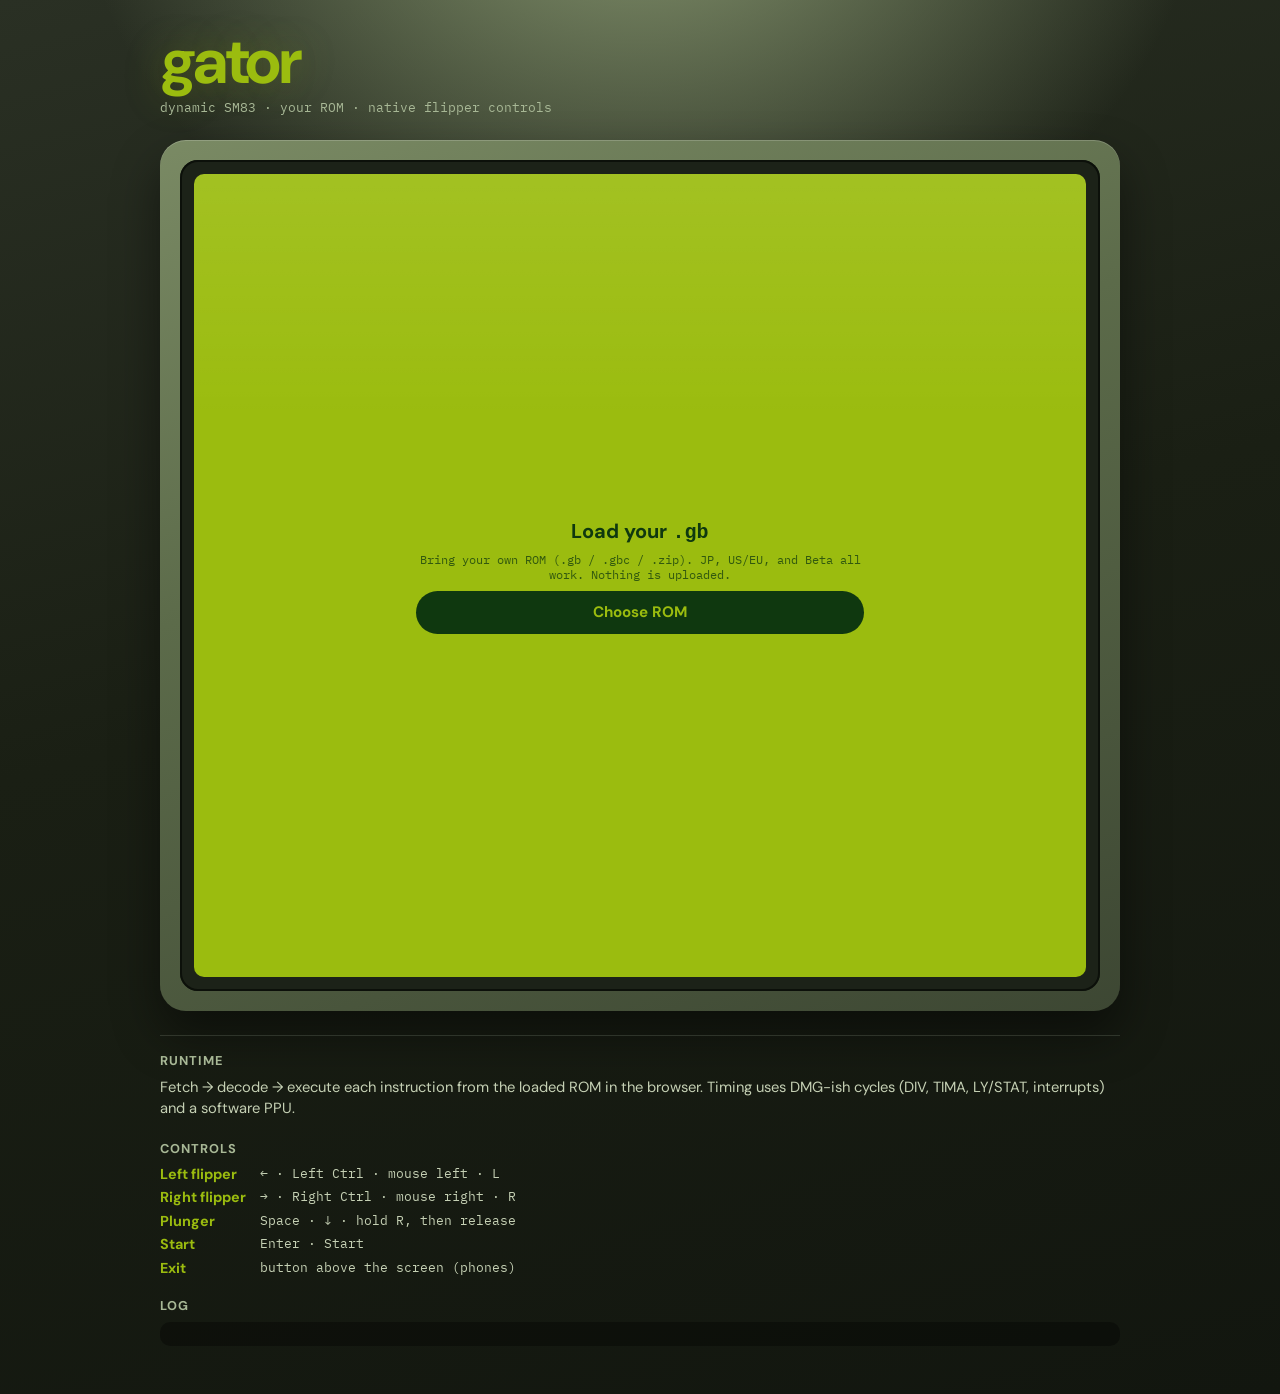
==== commit 346c78f4: "Force mobile LCD to fill the bezel and stop hiding L/R on title. Use container-sized canvas scaling," ====
--- a/player/index.html
+++ b/player/index.html
@@ -11,7 +11,7 @@
   <link rel="preconnect" href="https://fonts.googleapis.com" />
   <link rel="preconnect" href="https://fonts.gstatic.com" crossorigin />
   <link href="https://fonts.googleapis.com/css2?family=DM+Sans:opsz,wght@9..40,500;9..40,700&family=IBM+Plex+Mono:wght@400;600&display=swap" rel="stylesheet" />
-  <link rel="stylesheet" href="styles.css" />
+  <link rel="stylesheet" href="styles.css?v=11" />
 </head>
 <body>
   <div class="shell">
@@ -83,12 +83,12 @@
       </section>
       <section>
         <h2>Controls</h2>
-        <p class="body tight">D-Pad = left · A/B = right flipper + plunger. Mobile: same L / R / Start under the LCD on every screen (hold R to plunge); exit at top.</p>
         <dl>
-          <div><dt>Left flipper</dt><dd>← · Left Ctrl · mouse L</dd></div>
-          <div><dt>Right flipper</dt><dd>→ · Right Ctrl · mouse R</dd></div>
-          <div><dt>Plunger</dt><dd>↓ · Space — hold, then release</dd></div>
-          <div><dt>Start / pause</dt><dd>Enter</dd></div>
+          <div><dt>Left flipper</dt><dd>← · Left Ctrl · mouse left · L</dd></div>
+          <div><dt>Right flipper</dt><dd>→ · Right Ctrl · mouse right · R</dd></div>
+          <div><dt>Plunger</dt><dd>Space · ↓ · hold R, then release</dd></div>
+          <div><dt>Start</dt><dd>Enter · Start</dd></div>
+          <div><dt>Exit</dt><dd>button above the screen (phones)</dd></div>
         </dl>
       </section>
       <section>
@@ -98,6 +98,6 @@
     </aside>
   </div>
 
-  <script type="module" src="main.js"></script>
+  <script type="module" src="main.js?v=11"></script>
 </body>
 </html>
--- a/player/styles.css
+++ b/player/styles.css
@@ -376,23 +376,22 @@
   width: 100%;
   background: #0a0e08;
   border-radius: 0;
-  padding: 0.4rem 0.5rem;
+  padding: 0;
   box-shadow: none;
-  display: flex;
-  align-items: center;
-  justify-content: center;
+  display: grid;
+  place-items: center;
+  container-type: size;
 }
 
 body.is-playing.touch-ui #screen {
-  /* Fill the bezel (not native 160×144); keep GB aspect */
-  width: auto;
-  height: 100%;
+  /* Grow to the bezel — canvas intrinsic 160×144 must not win */
+  width: min(100cqw, calc(100cqh * 160 / 144));
+  height: min(100cqh, calc(100cqw * 144 / 160));
   max-width: 100%;
   max-height: 100%;
   aspect-ratio: 160 / 144;
-  object-fit: contain;
-  border-radius: 6px;
-  box-shadow: 0 0 0 3px #0c100a, 0 8px 24px rgba(0, 0, 0, 0.45);
+  border-radius: 0;
+  box-shadow: none;
 }
 
 /* Fixed bottom chrome — never changes between title and play */
@@ -433,6 +432,12 @@
   height: 2.1rem;
   justify-content: center;
   align-items: center;
+}
+
+/* Always show L/R — never hide on title/menus */
+body.is-playing.touch-ui .pad-face .face-btn {
+  visibility: visible !important;
+  pointer-events: auto !important;
 }
 
 .face-btn {
